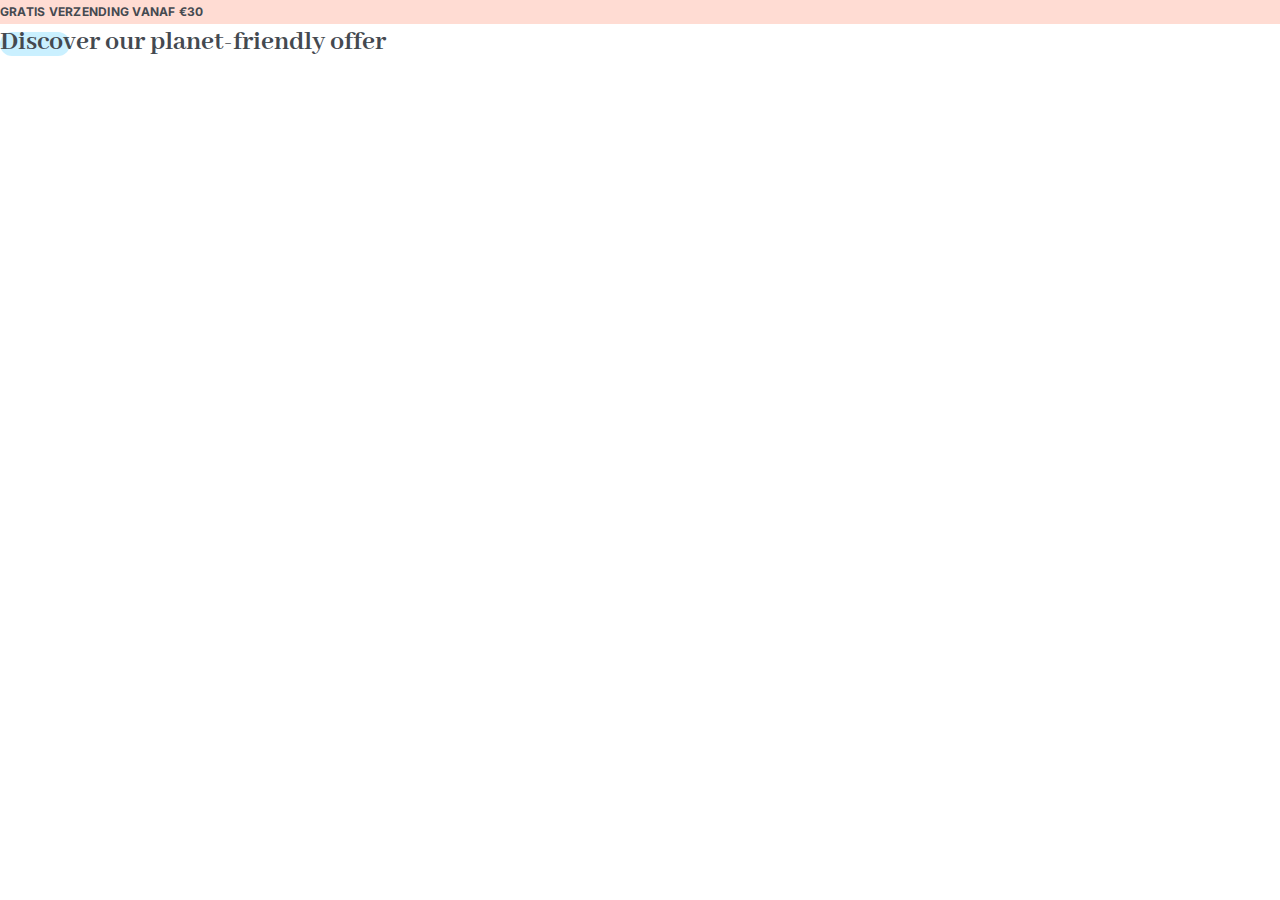
==== index.html @ 6aa48692 "MainCommit" ====
<!DOCTYPE html>
<html lang="en">
<head>
    <meta charset="UTF-8">
    <meta http-equiv="X-UA-Compatible" content="IE=edge">
    <meta name="viewport" content="width=device-width, initial-scale=1.0">
    <title>GradiWeb</title>
    <link rel="stylesheet" href="styles.css">

</head>
<body>
    <header class="HeaderContainer">
        <span>
            Gratis verzending vanaf €30
        </span>
    </header>
    <section>
        <h1 class="TituloWeb">
            Discover our
            planet-friendly offer
        <h1/>
    </section>
    <footer>

    </footer>
</body>
</html>
---- styles.css ----
/* Font Import */

@import url('https://fonts.googleapis.com/css2?family=Abhaya+Libre:wght@400;500;600;700;800&family=Inter:wght@100;200;300;400;500;600;700;800;900&display=swap');

*, *::before, *::after {
  box-sizing: border-box;
}

* {
  margin: 0;
  padding: 0;
  outline: 0;
  font-family: 'Abhaya Libre';
}

html, body {
  height: 100%;
}

body {
  line-height: 1.5;
  -webkit-font-smoothing: antialiased;
}

img, picture, video, canvas, svg {
  display: block;
  max-width: 100%;
}

input, button, textarea, select {
  font: inherit;
}

p, h1, h2, h3, h4, h5, h6 {
  overflow-wrap: break-word;
}

#root, #__next {
  isolation: isolate;
}

.HeaderContainer{
  background-color: #FFDCD3;
}

.HeaderContainer span{
  font-family: 'Inter';
  font-style: normal;
  font-weight: 700;
  font-size: 12px;
  line-height: 17px;
  text-align: center;
  letter-spacing: 0.02em;
  text-transform: uppercase;
  color: #444950;
}

.TituloWeb{
  font-weight: 700;
  font-size: 28px;
  line-height: 36px;
  color: #444950;
  position: relative;
  z-index: 2;
}

.TituloWeb::before{
  content: "";
  display: inline-flex;
  width: 70px;
  height: 24px;
  background-color: #CAF0FF;
  border-radius: 100px;
  position: absolute;
  top: 22%;
  z-index: -1;
}
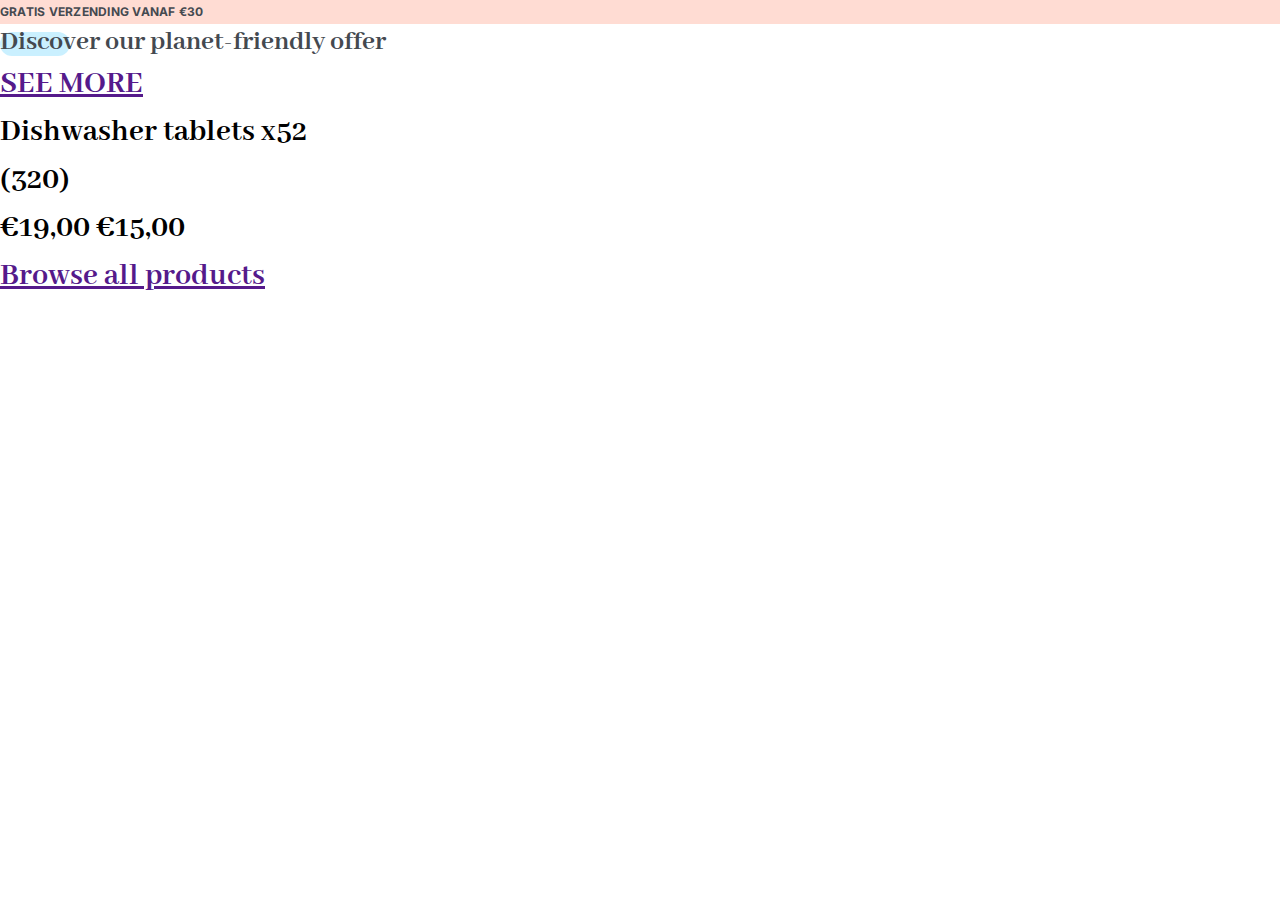
==== commit c48e490b: "Update for the html file" ====
--- a/index.html
+++ b/index.html
@@ -19,6 +19,45 @@
             Discover our
             planet-friendly offer
         <h1/>
+        <div class="arrowContainers">
+            <div class="toggleArrow">
+                <div class="leftArrow">
+                    <img src="" alt="">
+                </div>
+            </div>
+            <div class="toggleArrow">
+                <div class="rightArrow">
+                    <img src="" alt="">
+                </div>
+            </div>
+        </div>
+        <div class="cardsContainer">
+            <div class="productCard">
+                <div class="imageContainer">
+                    <div class="discountTag"></div>
+                    <a href="">SEE MORE</a>
+                </div>
+                <span class="productName">
+                    Dishwasher tablets x52 
+                </span>
+                <div class="productQuality">
+                    <div class="productStars">
+                        <img class="star" src="" alt="">
+                        <img class="star" src="" alt="">
+                        <img class="star" src="" alt="">
+                        <img class="star" src="" alt="">
+                        <img class="star" src="" alt="">
+                    </div>
+                    <span> (320)
+                    </span>
+                </div>
+                <div class="priceContainer">
+                    <span class="regularPrice">€19,00</span>
+                    <span class="discountedPrice">€15,00</span>
+                </div>
+            </div>
+        </div>
+        <a href="">Browse all products</a>
     </section>
     <footer>
 
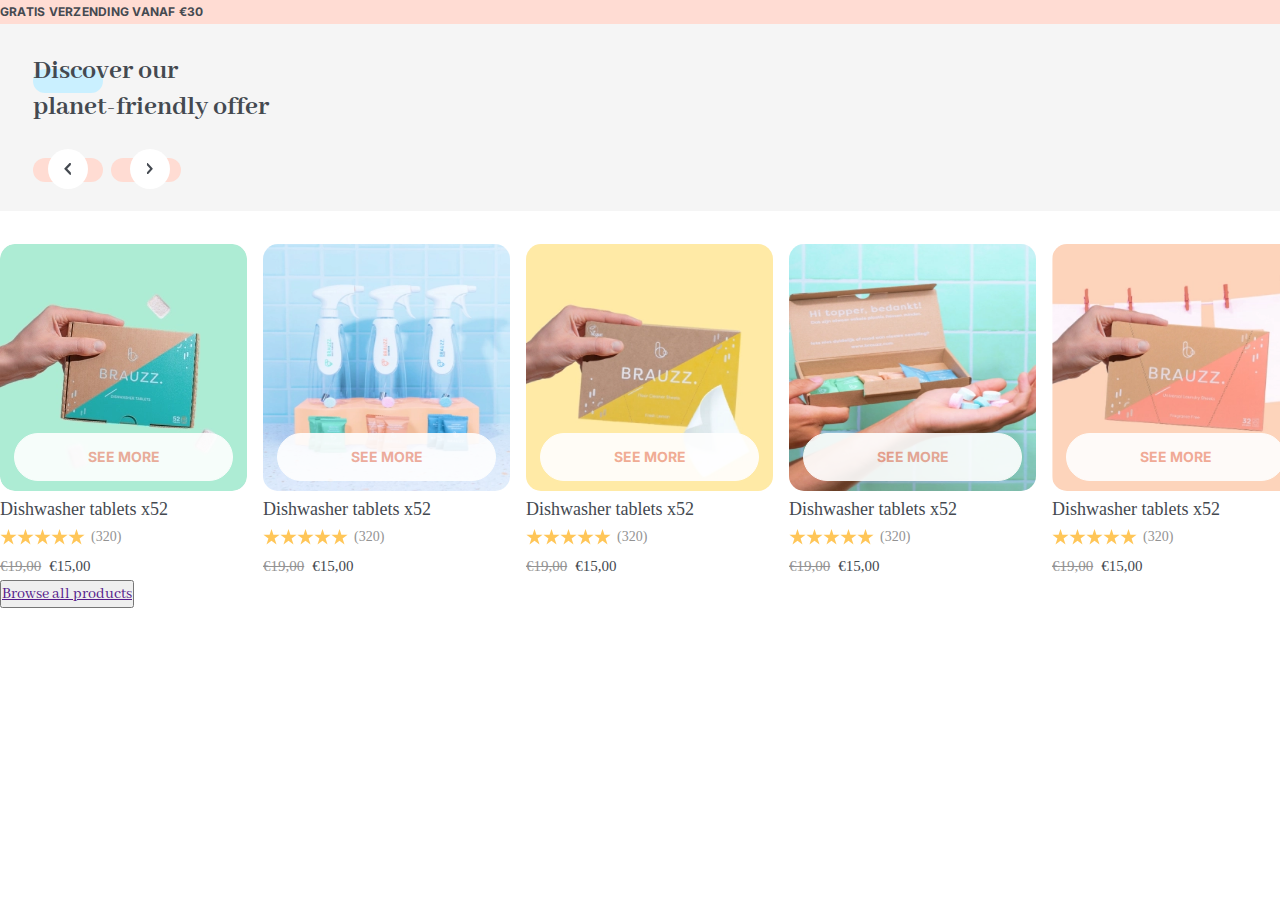
==== commit 12d7477f: "Upload of content" ====
--- a/index.html
+++ b/index.html
@@ -14,39 +14,47 @@
             Gratis verzending vanaf €30
         </span>
     </header>
-    <section>
+    <section class="contenedor_tamanio">
+        
         <h1 class="TituloWeb">
-            Discover our
+            Discover our <br>
             planet-friendly offer
         <h1/>
+
         <div class="arrowContainers">
             <div class="toggleArrow">
                 <div class="leftArrow">
-                    <img src="" alt="">
+                    <img src="img/right-arrow.svg" alt="">
                 </div>
             </div>
             <div class="toggleArrow">
                 <div class="rightArrow">
-                    <img src="" alt="">
+                    <img src="img/right-arrow.svg" alt="">
                 </div>
             </div>
         </div>
+
+    </section>
+    <section>
         <div class="cardsContainer">
+
+            <!-- first product -->
+
             <div class="productCard">
                 <div class="imageContainer">
                     <div class="discountTag"></div>
-                    <a href="">SEE MORE</a>
+                    <button class="productButton"><a href="" class="productLink">SEE MORE</a></button>
                 </div>
                 <span class="productName">
                     Dishwasher tablets x52 
                 </span>
                 <div class="productQuality">
                     <div class="productStars">
-                        <img class="star" src="" alt="">
-                        <img class="star" src="" alt="">
-                        <img class="star" src="" alt="">
-                        <img class="star" src="" alt="">
-                        <img class="star" src="" alt="">
+                        <img class="star" src="img/product-star.svg" alt="">
+                        <img class="star" src="img/product-star.svg" alt="">
+                        <img class="star" src="img/product-star.svg" alt="">
+                        <img class="star" src="img/product-star.svg" alt="">
+                        <img class="star" src="img/product-star.svg" alt="">
                     </div>
                     <span> (320)
                     </span>
@@ -56,9 +64,120 @@
                     <span class="discountedPrice">€15,00</span>
                 </div>
             </div>
+
+            <!-- second product -->
+
+            <div class="productCard">
+                <div class="imageContainer">
+                    <div class="discountTag"></div>
+                    <button class="productButton"><a href="" class="productLink">SEE MORE</a></button>
+                </div>
+                <span class="productName">
+                    Dishwasher tablets x52 
+                </span>
+                <div class="productQuality">
+                    <div class="productStars">
+                        <img class="star" src="img/product-star.svg" alt="">
+                        <img class="star" src="img/product-star.svg" alt="">
+                        <img class="star" src="img/product-star.svg" alt="">
+                        <img class="star" src="img/product-star.svg" alt="">
+                        <img class="star" src="img/product-star.svg" alt="">
+                    </div>
+                    <span> (320)
+                    </span>
+                </div>
+                <div class="priceContainer">
+                    <span class="regularPrice">€19,00</span>
+                    <span class="discountedPrice">€15,00</span>
+                </div>
+            </div>
+
+            <!-- third product -->
+
+            <div class="productCard">
+                <div class="imageContainer">
+                    <div class="discountTag"></div>
+                    <button class="productButton"><a href="" class="productLink">SEE MORE</a></button>
+                </div>
+                <span class="productName">
+                    Dishwasher tablets x52 
+                </span>
+                <div class="productQuality">
+                    <div class="productStars">
+                        <img class="star" src="img/product-star.svg" alt="">
+                        <img class="star" src="img/product-star.svg" alt="">
+                        <img class="star" src="img/product-star.svg" alt="">
+                        <img class="star" src="img/product-star.svg" alt="">
+                        <img class="star" src="img/product-star.svg" alt="">
+                    </div>
+                    <span> (320)
+                    </span>
+                </div>
+                <div class="priceContainer">
+                    <span class="regularPrice">€19,00</span>
+                    <span class="discountedPrice">€15,00</span>
+                </div>
+            </div>
+
+            <!-- fourth product -->
+
+            <div class="productCard">
+                <div class="imageContainer">
+                    <div class="discountTag"></div>
+                    <button class="productButton"><a href="" class="productLink">SEE MORE</a></button>
+                </div>
+                <span class="productName">
+                    Dishwasher tablets x52 
+                </span>
+                <div class="productQuality">
+                    <div class="productStars">
+                        <img class="star" src="img/product-star.svg" alt="">
+                        <img class="star" src="img/product-star.svg" alt="">
+                        <img class="star" src="img/product-star.svg" alt="">
+                        <img class="star" src="img/product-star.svg" alt="">
+                        <img class="star" src="img/product-star.svg" alt="">
+                    </div>
+                    <span> (320)
+                    </span>
+                </div>
+                <div class="priceContainer">
+                    <span class="regularPrice">€19,00</span>
+                    <span class="discountedPrice">€15,00</span>
+                </div>
+            </div>
+            
+            <!-- fifth product -->
+
+            <div class="productCard">
+                <div class="imageContainer">
+                    <div class="discountTag"></div>
+                    <button class="productButton"><a href="" class="productLink">SEE MORE</a></button>
+                </div>
+                <span class="productName">
+                    Dishwasher tablets x52 
+                </span>
+                <div class="productQuality">
+                    <div class="productStars">
+                        <img class="star" src="img/product-star.svg" alt="">
+                        <img class="star" src="img/product-star.svg" alt="">
+                        <img class="star" src="img/product-star.svg" alt="">
+                        <img class="star" src="img/product-star.svg" alt="">
+                        <img class="star" src="img/product-star.svg" alt="">
+                    </div>
+                    <span> (320)
+                    </span>
+                </div>
+                <div class="priceContainer">
+                    <span class="regularPrice">€19,00</span>
+                    <span class="discountedPrice">€15,00</span>
+                </div>
+            </div>
+
         </div>
-        <a href="">Browse all products</a>
+        <button><a href="">Browse all products</a></button>
     </section>
+        
+
     <footer>
 
     </footer>
--- a/styles.css
+++ b/styles.css
@@ -2,7 +2,42 @@
 
 @import url('https://fonts.googleapis.com/css2?family=Abhaya+Libre:wght@400;500;600;700;800&family=Inter:wght@100;200;300;400;500;600;700;800;900&display=swap');
 
-*, *::before, *::after {
+@font-face {
+  font-family: 'Filson Pro';
+  src: url('filsonprolight-webfont.woff') format('woff');
+  font-weight: 300;
+  font-style: normal;
+
+}
+
+@font-face {
+  font-family: 'Filson Pro';
+  src: url('filsonproregular-webfont.woff') format('woff');
+  font-weight: 400;
+  font-style: normal;
+
+}
+
+@font-face {
+  font-family: 'Filson Pro';
+  src: url('filsonpromedium-webfont.woff') format('woff');
+  font-weight: 500;
+  font-style: normal;
+
+}
+
+@font-face {
+  font-family: 'neogrotesk_probold';
+  src: url('fontspring-demo-neogroteskpro-bold-webfont.woff2') format('woff2'),
+       url('fontspring-demo-neogroteskpro-bold-webfont.woff') format('woff');
+  font-weight: 700;
+  font-style: normal;
+
+}
+
+*,
+*::before,
+*::after {
   box-sizing: border-box;
 }
 
@@ -13,7 +48,8 @@
   font-family: 'Abhaya Libre';
 }
 
-html, body {
+html,
+body {
   height: 100%;
 }
 
@@ -22,28 +58,42 @@
   -webkit-font-smoothing: antialiased;
 }
 
-img, picture, video, canvas, svg {
+img,
+picture,
+video,
+canvas,
+svg {
   display: block;
   max-width: 100%;
 }
 
-input, button, textarea, select {
+input,
+button,
+textarea,
+select {
   font: inherit;
 }
 
-p, h1, h2, h3, h4, h5, h6 {
+p,
+h1,
+h2,
+h3,
+h4,
+h5,
+h6 {
   overflow-wrap: break-word;
 }
 
-#root, #__next {
+#root,
+#__next {
   isolation: isolate;
 }
 
-.HeaderContainer{
+.HeaderContainer {
   background-color: #FFDCD3;
 }
 
-.HeaderContainer span{
+.HeaderContainer span {
   font-family: 'Inter';
   font-style: normal;
   font-weight: 700;
@@ -55,7 +105,7 @@
   color: #444950;
 }
 
-.TituloWeb{
+.TituloWeb {
   font-weight: 700;
   font-size: 28px;
   line-height: 36px;
@@ -64,7 +114,7 @@
   z-index: 2;
 }
 
-.TituloWeb::before{
+.TituloWeb::before {
   content: "";
   display: inline-flex;
   width: 70px;
@@ -74,4 +124,224 @@
   position: absolute;
   top: 22%;
   z-index: -1;
+}
+
+/* Main content styles */
+
+.contenedor_tamanio {
+  width: 100%;
+  padding: 29px 33px;
+  background-color: #F5F5F5;
+  display: flex;
+  flex-direction: column;
+  gap: 33px;
+}
+
+.arrowContainers {
+  display: flex;
+  gap: 8px;
+}
+
+.toggleArrow {
+  position: relative;
+  background-color: #FFDCD3;
+  width: 70px;
+  height: 24px;
+  border-radius: 100px;
+}
+
+.leftArrow {
+  width: 40px;
+  height: 40px;
+  background-color: white;
+  border-radius: 50%;
+  display: flex;
+  justify-content: center;
+  align-items: center;
+  position: absolute;
+  top: -38%;
+  left: 22%;
+  transition: transform .3s ease;
+}
+
+.leftArrow:hover {
+  transform: scale(1.10);
+}
+
+.rightArrow {
+  width: 40px;
+  height: 40px;
+  background-color: white;
+  border-radius: 50%;
+  display: flex;
+  justify-content: center;
+  align-items: center;
+  position: absolute;
+  top: -38%;
+  left: 27%;
+  transition: transform .3s ease;
+}
+
+.rightArrow:hover {
+  transform: scale(1.10);
+}
+
+.leftArrow img {
+  width: 20px;
+  height: 12px;
+  object-fit: contain;
+  transform: rotate(180deg);
+}
+
+/* product styles */
+
+.cardsContainer{
+  display: flex;
+  overflow-x: scroll;
+  -ms-overflow-style: none;
+  scrollbar-width: none;
+  width: 100%;
+  gap: 16px;
+  margin-top: 33px;
+}
+
+.cardsContainer::-webkit-scrollbar {
+  display: ;
+}
+
+
+.imageContainer{
+  width: 100%;
+  height: 247px;
+  background-image: url("img/carrousel-Image-6.webp");
+  background-repeat: no-repeat;
+  background-size: 100% 100%;
+  border-radius: 15px;
+  display: flex;
+  align-items: flex-end;
+  justify-content: center;
+  padding: 10px 14px;
+}
+
+.productCard:nth-child(2) .imageContainer {
+  background-image: url("img/carrousel-Image-4.webp");
+}
+
+.productCard:nth-child(3) .imageContainer {
+  background-image: url("img/carrousel-Image-3.webp");
+}
+
+.productCard:nth-child(4) .imageContainer {
+  background-image: url("img/carrousel-Image-5.webp");
+}
+
+.productCard:nth-child(5) .imageContainer {
+  background-image: url("img/carrousel-Image-1.webp");
+}
+
+.productCard{
+  width: 247px;
+  min-width: 247px;
+  display: flex;
+  flex-direction: column;
+  gap: 6px;
+}
+
+.productButton{
+  background: #FFFFFF;
+  opacity: 0.9;
+  border: 1px solid #FFFFFF;
+  border-radius: 100px;
+  width: 100%;
+  height: 48px;
+  cursor: pointer;
+  display: flex;
+  align-items: center;
+  justify-content: center;
+  transition: all .3s ease;
+}
+
+.productLink{
+  color: #EFA693;
+  font-family: 'inter';
+  font-weight: 700;
+  font-size: 14px;
+  line-height: 24px;
+  text-decoration: none;
+  text-align: center;
+  width: 100%;
+  height: 100%;
+  border-radius: 100px;
+  display: flex;
+  justify-content: center;
+  align-items: center;
+  transition: all .3s ease;
+}
+
+.productLink:hover{
+  color: #f89177;
+}
+
+.productButton:hover{
+  transform: scale(1.05);
+}
+
+
+.productName{
+  font-style: normal;
+  font-weight: 500;
+  font-size: 18px;
+  line-height: 24px;
+  color: #444950;
+  font-family: 'Filson Pro';
+}
+
+.productQuality{
+  display: flex;
+  gap: 6px;
+  align-items: center;
+}
+
+.productQuality span{
+  font-family: 'Filson Pro';
+  font-style: normal;
+  font-weight: 400;
+  font-size: 14px;
+  line-height: 20px;
+  color: #939393;
+}
+
+.productStars{
+  display: inherit;
+}
+
+.star{
+  width: 17px;
+  height: 17px;
+  object-fit: contain;
+  aspect-ratio: 1/1;
+}
+
+.priceContainer{
+  display: inherit;
+  gap: 8px;
+}
+
+.regularPrice{
+  font-family: 'Filson Pro';
+  font-weight: 350;
+  font-size: 15px;
+  line-height: 27px;
+  text-align: right;
+  text-decoration-line: line-through;
+  color: #939393;
+}
+
+.discountedPrice{
+  font-family: 'Filson Pro';
+  font-weight: 500;
+  font-size: 15px;
+  line-height: 27px;
+  text-align: right;
+  color: #444950;
 }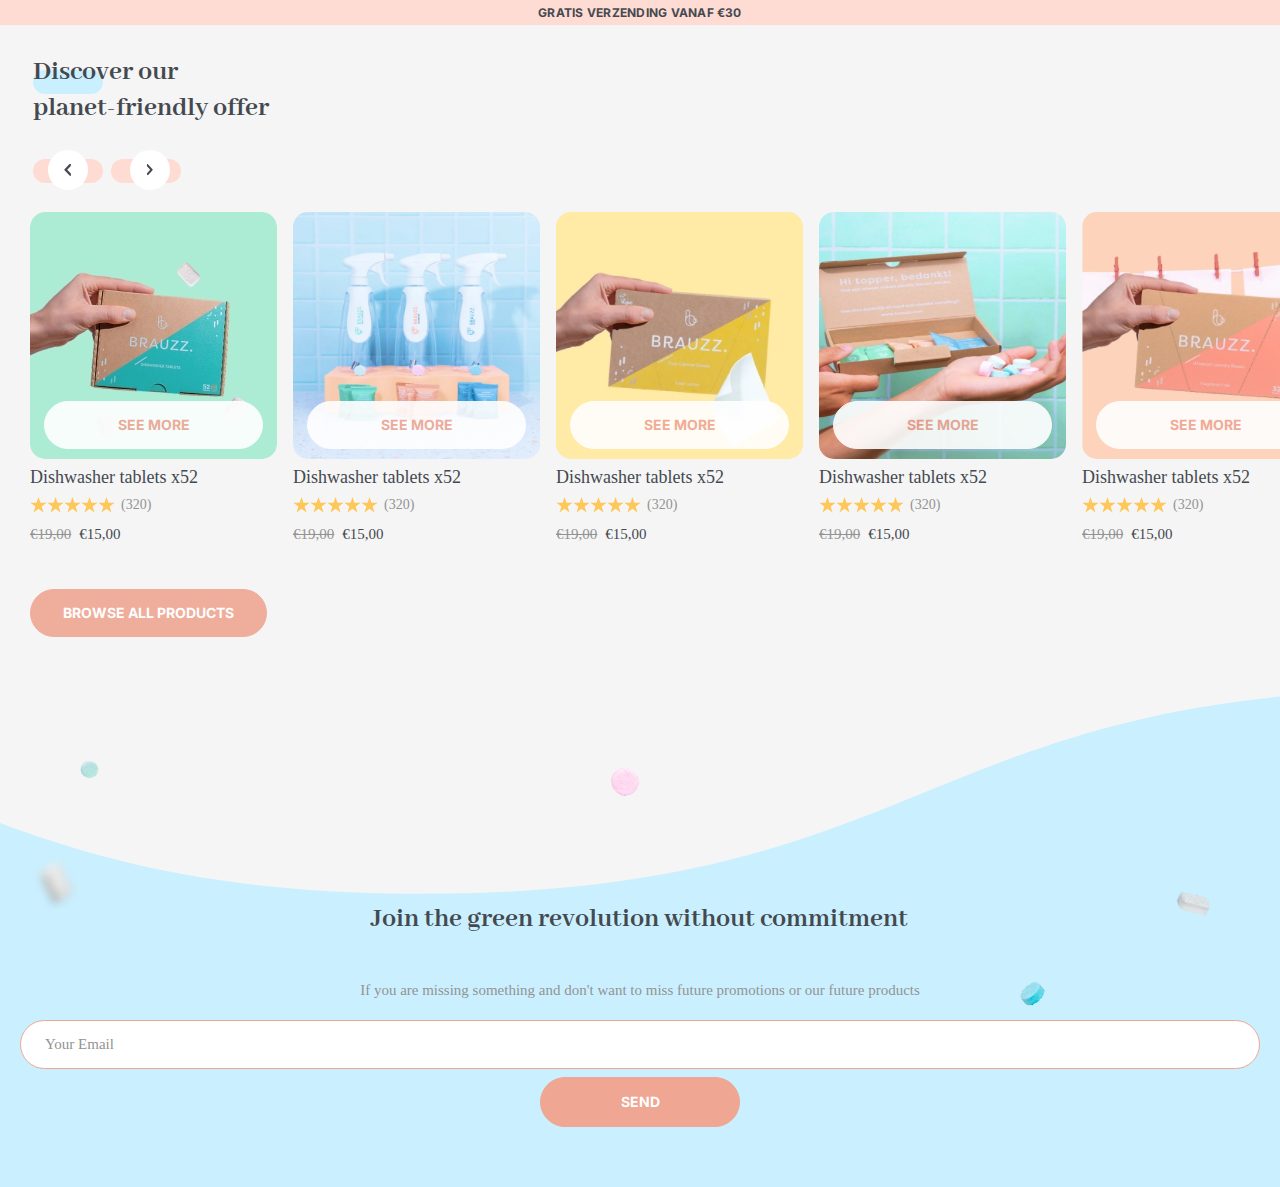
==== commit c860e22c: "Update on content and styles" ====
--- a/index.html
+++ b/index.html
@@ -6,17 +6,19 @@
     <meta name="viewport" content="width=device-width, initial-scale=1.0">
     <title>GradiWeb</title>
     <link rel="stylesheet" href="styles.css">
-
+    <script src="main.js"></script>
 </head>
 <body>
+    
     <header class="HeaderContainer">
         <span>
             Gratis verzending vanaf €30
         </span>
     </header>
+
     <section class="contenedor_tamanio">
         
-        <h1 class="TituloWeb">
+        <h1 class="Tittle">
             Discover our <br>
             planet-friendly offer
         <h1/>
@@ -35,7 +37,8 @@
         </div>
 
     </section>
-    <section>
+
+    <section class="productsContainer">
         <div class="cardsContainer">
 
             <!-- first product -->
@@ -174,12 +177,29 @@
             </div>
 
         </div>
-        <button><a href="">Browse all products</a></button>
+        <button class="browse"><a href="" class="browseLink">Browse all products</a></button>
     </section>
+    
+    <footer class="footer">
+        <div class="footerText">
+            <h3>
+                Join the green revolution without commitment
+            </h3>
+            <p>
+                If you are missing something and don't want 
+                to miss future promotions or our future products
+            </p>
+        </div>
         
-
-    <footer>
-
+        <form action="" class="newsletterForm">
+            <input type="email" name="" id="" placeholder="Your Email">
+            <input type="submit" value="SEND">
+        </form>
+        <img src="img/imagenes-footer-1.webp" alt="" class="footer_image">
+        <img src="img/imagenes-footer-2.webp" alt="" class="footer_image">
+        <img src="img/imagenes-footer-3.webp" alt="" class="footer_image">
+        <img src="img/imagenes-footer-4.webp" alt="" class="footer_image">
+        <img src="img/imagenes-footer-5.webp" alt="" class="footer_image">
     </footer>
 </body>
 </html>--- a/styles.css
+++ b/styles.css
@@ -89,8 +89,13 @@
   isolation: isolate;
 }
 
+/* Header styles */
+
 .HeaderContainer {
   background-color: #FFDCD3;
+  display: flex;
+  justify-content: center;
+  padding: 4px 0px;
 }
 
 .HeaderContainer span {
@@ -105,7 +110,11 @@
   color: #444950;
 }
 
-.TituloWeb {
+/* End Header styles */
+
+/* Main content styles */
+
+.Tittle {
   font-weight: 700;
   font-size: 28px;
   line-height: 36px;
@@ -114,7 +123,7 @@
   z-index: 2;
 }
 
-.TituloWeb::before {
+.Tittle::before {
   content: "";
   display: inline-flex;
   width: 70px;
@@ -126,8 +135,6 @@
   z-index: -1;
 }
 
-/* Main content styles */
-
 .contenedor_tamanio {
   width: 100%;
   padding: 29px 33px;
@@ -195,6 +202,14 @@
 
 /* product styles */
 
+.productsContainer{
+  display: flex;
+  flex-direction: column;
+  gap: 41px;
+  background-color: #F5F5F5;
+  padding: 0 0 50px 30px;
+}
+
 .cardsContainer{
   display: flex;
   overflow-x: scroll;
@@ -202,13 +217,11 @@
   scrollbar-width: none;
   width: 100%;
   gap: 16px;
-  margin-top: 33px;
 }
 
 .cardsContainer::-webkit-scrollbar {
-  display: ;
-}
-
+  display: none;
+}
 
 .imageContainer{
   width: 100%;
@@ -285,7 +298,6 @@
 .productButton:hover{
   transform: scale(1.05);
 }
-
 
 .productName{
   font-style: normal;
@@ -344,4 +356,196 @@
   line-height: 27px;
   text-align: right;
   color: #444950;
+}
+
+.browse{
+  background: #EFA693;
+  opacity: 0.9;
+  border: 1px solid #EFA693;
+  border-radius: 100px;
+  width: 237px;
+  height: 48px;
+  cursor: pointer;
+  display: flex;
+  align-items: center;
+  justify-content: center;
+  transition: all .3s ease;
+}
+
+.browseLink{
+  color: white;
+  font-family: 'inter';
+  font-weight: 700;
+  font-size: 14px;
+  line-height: 24px;
+  text-decoration: none;
+  text-align: center;
+  text-transform: uppercase;
+  width: 100%;
+  height: 100%;
+  border-radius: 100px;
+  display: flex;
+  justify-content: center;
+  align-items: center;
+  transition: all .3s ease;
+}
+
+.browseLink:hover{
+  color: #ffffff;
+}
+
+.browse:hover{
+  transform: scale(1.05);
+}
+
+/* end main content styles */
+
+/* Footer Styles */
+
+.footer{
+  background-image: url("img/Footer_fondo2.svg");
+  background-repeat: no-repeat;
+  background-position: 0px 0px;
+  background-size: cover;
+  background-color: #F5F5F5;
+  height: 500px;
+  display: flex;
+  flex-direction: column;
+  align-items: center;
+  justify-content: flex-end;
+  gap: 16px;
+  padding: 60px 20px;
+  position: relative;
+}
+
+.footerText{
+  display: inherit;
+  flex-direction: column;
+  gap: 40px;
+}
+
+.footer h3{
+  font-family: 'Abhaya Libre';
+  font-style: normal;
+  font-weight: 700;
+  font-size: 28px;
+  line-height: 36px;
+  text-align: center;
+  color: #444950;
+}
+
+.footer p{
+  font-family: 'Filson Pro';
+  font-style: normal;
+  font-weight: 350;
+  font-size: 15px;
+  line-height: 27px;
+  text-align: center;
+  color: #939393;
+}
+
+.newsletterForm{
+  display: inherit;
+  flex-direction: column;
+  gap: 8px;
+  width: 100%;
+  align-items: center;
+}
+
+.newsletterForm input[type="email"]{
+  background: #FFFFFF;
+  border: 1px solid #EFA693;
+  border-radius: 100px;
+  padding: 10px 24px;
+  font-family: 'Filson Pro';
+  font-style: normal;
+  font-weight: 500;
+  font-size: 15px;
+  line-height: 27px;
+  color: #444950;
+  width: 100%;
+  transition: all .3s ease;
+}
+
+.newsletterForm input[type="email"]:hover{
+  border: 1px solid #939393;
+}
+
+.newsletterForm input::placeholder{
+  font-family: 'Filson Pro';
+  font-style: normal;
+  font-weight: 500;
+  font-size: 15px;
+  line-height: 27px;
+  color: #939393;
+}
+
+.newsletterForm input[type="submit"]{
+  background: #EFA693;
+  border: 1px solid #EFA693;
+  border-radius: 100px;
+  padding: 12px 24px;
+  font-family: 'Inter';
+  font-style: normal;
+  font-weight: 700;
+  font-size: 14px;
+  line-height: 24px;
+  width: 200px;
+  color: white;
+  transition: all .3s ease;
+}
+
+.newsletterForm input[type="submit"]:hover{
+  transform: scale(1.05);
+}
+
+
+.footer_image{
+  position: absolute;
+}
+
+/* Blur Pill */
+
+.footer_image:nth-of-type(1){
+  width: 60px;
+  height: 70px;
+  top: 32%;
+  left: 2%;
+}
+
+/* Blue Pill */
+
+.footer_image:nth-of-type(2){
+  top: 58%;
+  right: 18%;
+  width: 35px;
+  height: 35px;
+}
+
+/* Gray Pill */
+
+.footer_image:nth-of-type(3){
+  top: 39%;
+  right: 5%;
+  width: 45px;
+  height: 45px;
+
+}
+
+/* Green Pill */
+
+.footer_image:nth-of-type(4){
+  top: 14%;
+  width: 25px;
+  height: 25px;
+  left: 6%;
+}
+
+/* Pink Pill */
+
+.footer_image:nth-of-type(5){
+  top: 16%;
+  right: 50%;
+  width: 30px;
+  height: 30px;
 }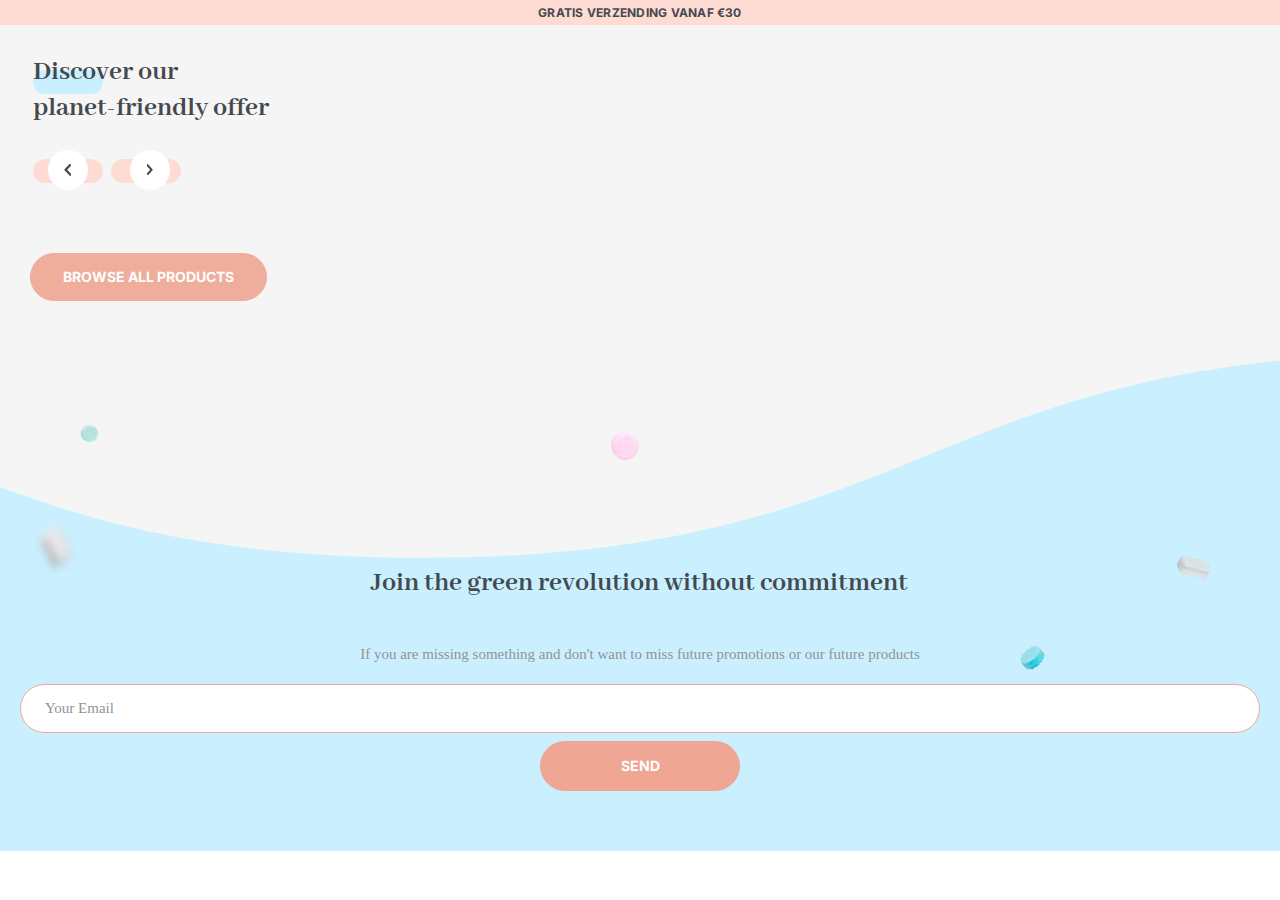
==== commit c393313c: "Updates on javascript file" ====
--- a/index.html
+++ b/index.html
@@ -9,7 +9,7 @@
     <script src="main.js"></script>
 </head>
 <body>
-    
+
     <header class="HeaderContainer">
         <span>
             Gratis verzending vanaf €30
@@ -40,142 +40,6 @@
 
     <section class="productsContainer">
         <div class="cardsContainer">
-
-            <!-- first product -->
-
-            <div class="productCard">
-                <div class="imageContainer">
-                    <div class="discountTag"></div>
-                    <button class="productButton"><a href="" class="productLink">SEE MORE</a></button>
-                </div>
-                <span class="productName">
-                    Dishwasher tablets x52 
-                </span>
-                <div class="productQuality">
-                    <div class="productStars">
-                        <img class="star" src="img/product-star.svg" alt="">
-                        <img class="star" src="img/product-star.svg" alt="">
-                        <img class="star" src="img/product-star.svg" alt="">
-                        <img class="star" src="img/product-star.svg" alt="">
-                        <img class="star" src="img/product-star.svg" alt="">
-                    </div>
-                    <span> (320)
-                    </span>
-                </div>
-                <div class="priceContainer">
-                    <span class="regularPrice">€19,00</span>
-                    <span class="discountedPrice">€15,00</span>
-                </div>
-            </div>
-
-            <!-- second product -->
-
-            <div class="productCard">
-                <div class="imageContainer">
-                    <div class="discountTag"></div>
-                    <button class="productButton"><a href="" class="productLink">SEE MORE</a></button>
-                </div>
-                <span class="productName">
-                    Dishwasher tablets x52 
-                </span>
-                <div class="productQuality">
-                    <div class="productStars">
-                        <img class="star" src="img/product-star.svg" alt="">
-                        <img class="star" src="img/product-star.svg" alt="">
-                        <img class="star" src="img/product-star.svg" alt="">
-                        <img class="star" src="img/product-star.svg" alt="">
-                        <img class="star" src="img/product-star.svg" alt="">
-                    </div>
-                    <span> (320)
-                    </span>
-                </div>
-                <div class="priceContainer">
-                    <span class="regularPrice">€19,00</span>
-                    <span class="discountedPrice">€15,00</span>
-                </div>
-            </div>
-
-            <!-- third product -->
-
-            <div class="productCard">
-                <div class="imageContainer">
-                    <div class="discountTag"></div>
-                    <button class="productButton"><a href="" class="productLink">SEE MORE</a></button>
-                </div>
-                <span class="productName">
-                    Dishwasher tablets x52 
-                </span>
-                <div class="productQuality">
-                    <div class="productStars">
-                        <img class="star" src="img/product-star.svg" alt="">
-                        <img class="star" src="img/product-star.svg" alt="">
-                        <img class="star" src="img/product-star.svg" alt="">
-                        <img class="star" src="img/product-star.svg" alt="">
-                        <img class="star" src="img/product-star.svg" alt="">
-                    </div>
-                    <span> (320)
-                    </span>
-                </div>
-                <div class="priceContainer">
-                    <span class="regularPrice">€19,00</span>
-                    <span class="discountedPrice">€15,00</span>
-                </div>
-            </div>
-
-            <!-- fourth product -->
-
-            <div class="productCard">
-                <div class="imageContainer">
-                    <div class="discountTag"></div>
-                    <button class="productButton"><a href="" class="productLink">SEE MORE</a></button>
-                </div>
-                <span class="productName">
-                    Dishwasher tablets x52 
-                </span>
-                <div class="productQuality">
-                    <div class="productStars">
-                        <img class="star" src="img/product-star.svg" alt="">
-                        <img class="star" src="img/product-star.svg" alt="">
-                        <img class="star" src="img/product-star.svg" alt="">
-                        <img class="star" src="img/product-star.svg" alt="">
-                        <img class="star" src="img/product-star.svg" alt="">
-                    </div>
-                    <span> (320)
-                    </span>
-                </div>
-                <div class="priceContainer">
-                    <span class="regularPrice">€19,00</span>
-                    <span class="discountedPrice">€15,00</span>
-                </div>
-            </div>
-            
-            <!-- fifth product -->
-
-            <div class="productCard">
-                <div class="imageContainer">
-                    <div class="discountTag"></div>
-                    <button class="productButton"><a href="" class="productLink">SEE MORE</a></button>
-                </div>
-                <span class="productName">
-                    Dishwasher tablets x52 
-                </span>
-                <div class="productQuality">
-                    <div class="productStars">
-                        <img class="star" src="img/product-star.svg" alt="">
-                        <img class="star" src="img/product-star.svg" alt="">
-                        <img class="star" src="img/product-star.svg" alt="">
-                        <img class="star" src="img/product-star.svg" alt="">
-                        <img class="star" src="img/product-star.svg" alt="">
-                    </div>
-                    <span> (320)
-                    </span>
-                </div>
-                <div class="priceContainer">
-                    <span class="regularPrice">€19,00</span>
-                    <span class="discountedPrice">€15,00</span>
-                </div>
-            </div>
-
         </div>
         <button class="browse"><a href="" class="browseLink">Browse all products</a></button>
     </section>
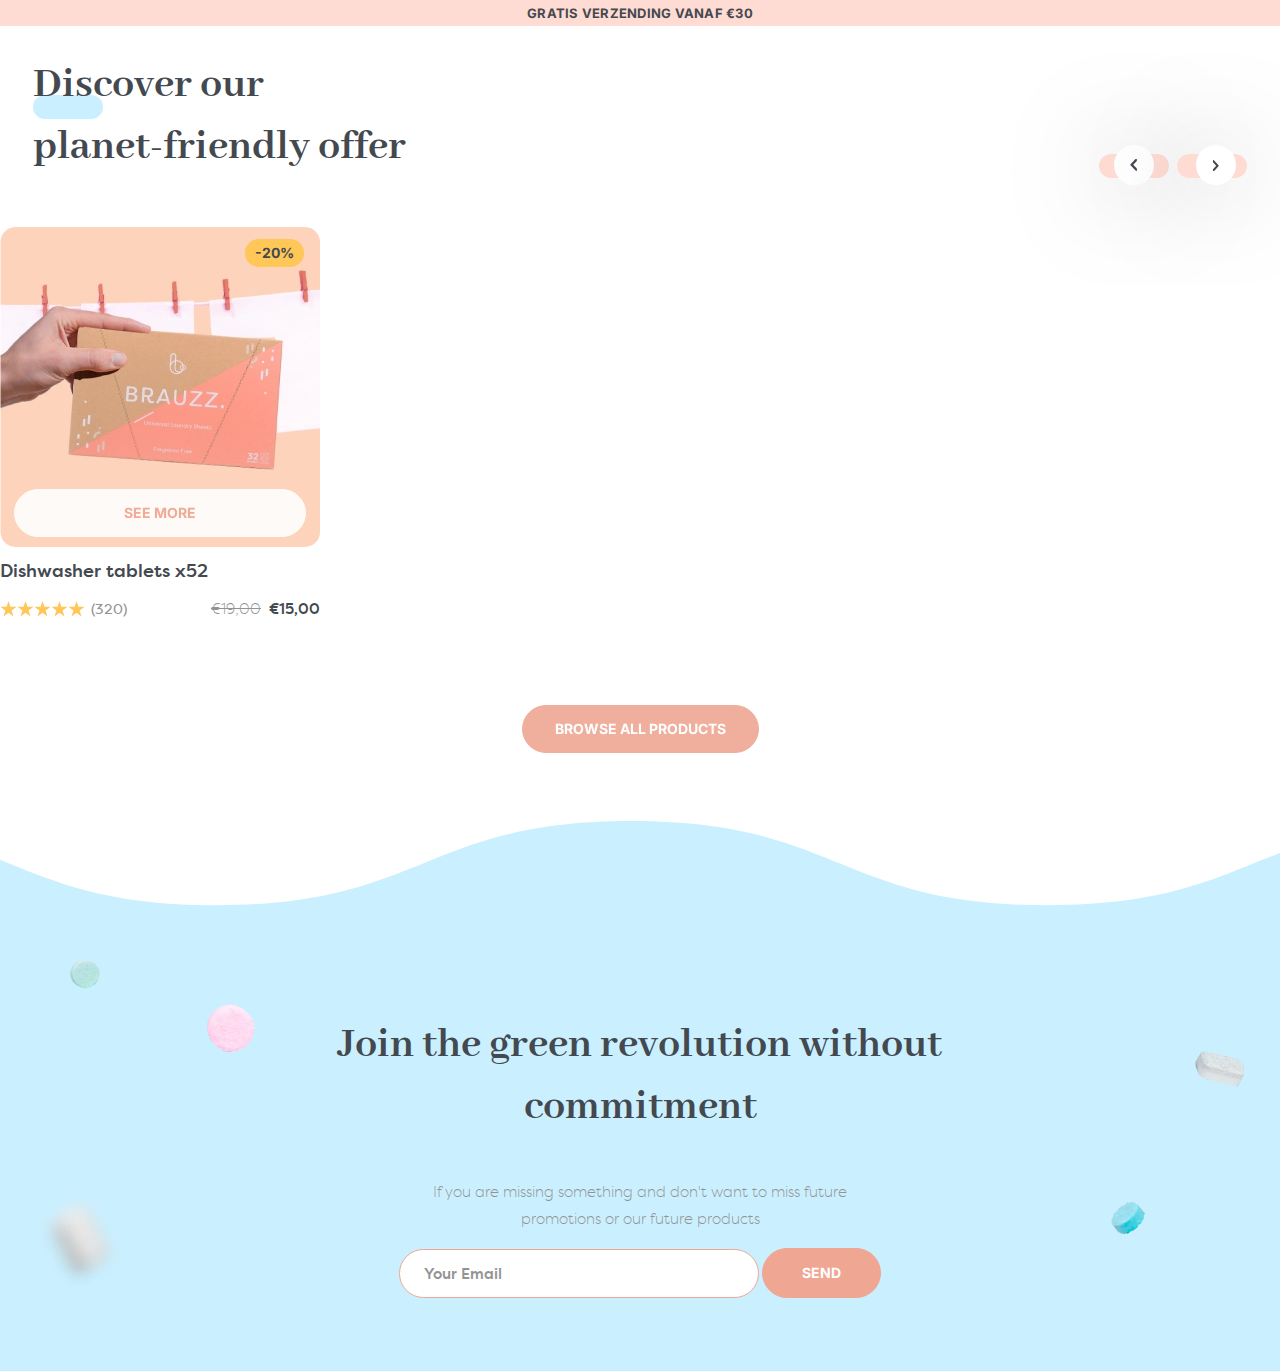
==== commit 80d9e5f6: "Change over all elements" ====
--- a/index.html
+++ b/index.html
@@ -4,7 +4,8 @@
     <meta charset="UTF-8">
     <meta http-equiv="X-UA-Compatible" content="IE=edge">
     <meta name="viewport" content="width=device-width, initial-scale=1.0">
-    <title>GradiWeb</title>
+    <title>GradiWeb Store</title>
+    <link rel="shortcut icon" href="img/faviconV2.ico" type="image/x-icon">
     <link rel="stylesheet" href="styles.css">
     <script src="main.js"></script>
 </head>
@@ -16,32 +17,55 @@
         </span>
     </header>
 
-    <section class="contenedor_tamanio">
-        
-        <h1 class="Tittle">
-            Discover our <br>
-            planet-friendly offer
-        <h1/>
-
-        <div class="arrowContainers">
-            <div class="toggleArrow">
-                <div class="leftArrow">
-                    <img src="img/right-arrow.svg" alt="">
+    <section class="titleContent">
+        <div class="contenedor_tamanio">
+            <h1 class="Tittle">
+                Discover our <br>
+                planet-friendly offer
+            <h1/>
+    
+            <div class="arrowContainers">
+                <div class="toggleArrow">
+                    <div class="leftArrow">
+                        <img src="img/right-arrow.svg" alt="">
+                    </div>
                 </div>
-            </div>
-            <div class="toggleArrow">
-                <div class="rightArrow">
-                    <img src="img/right-arrow.svg" alt="">
+                <div class="toggleArrow">
+                    <div class="rightArrow">
+                        <img src="img/right-arrow.svg" alt="">
+                    </div>
                 </div>
             </div>
         </div>
-
     </section>
 
     <section class="productsContainer">
         <div class="cardsContainer">
+            <div class="productCard">
+                <div class="imageContainer" style="background-image: url(img/carrousel-Image-1.webp)">
+                    <div class="discountTag">-20%</div>
+                    <button class="productButton"><a href="#" class="productLink">SEE MORE</a></button>
+                </div>
+                <span class="productName">Dishwasher tablets x52</span>
+                <div class="productInformation">
+                  <div class="productQuality">
+                      <div class="productStars">
+                        <img src="img/product-star.svg" alt="" class="star">
+                        <img src="img/product-star.svg" alt="" class="star">
+                        <img src="img/product-star.svg" alt="" class="star">
+                        <img src="img/product-star.svg" alt="" class="star">
+                        <img src="img/product-star.svg" alt="" class="star">
+                      </div>
+                      <span>(320)</span>
+                  </div>
+                  <div class="priceContainer">
+                      <span class="regularPrice">€19,00</span>
+                      <span class="discountedPrice">€15,00</span>
+                  </div>
+                </div>
+            </div>
         </div>
-        <button class="browse"><a href="" class="browseLink">Browse all products</a></button>
+        <button class="browse"><a href="#" class="browseLink">Browse all products</a></button>
     </section>
     
     <footer class="footer">
@@ -55,10 +79,11 @@
             </p>
         </div>
         
-        <form action="" class="newsletterForm">
-            <input type="email" name="" id="" placeholder="Your Email">
-            <input type="submit" value="SEND">
+        <form name="newsletter" action="#" class="newsletterForm">
+            <input type="email" name="emailInput" id="emailNewsletter" placeholder="Your Email" required>
+            <input type="submit" value="SEND" onclick="validateEmail()">
         </form>
+
         <img src="img/imagenes-footer-1.webp" alt="" class="footer_image">
         <img src="img/imagenes-footer-2.webp" alt="" class="footer_image">
         <img src="img/imagenes-footer-3.webp" alt="" class="footer_image">
--- a/styles.css
+++ b/styles.css
@@ -4,7 +4,7 @@
 
 @font-face {
   font-family: 'Filson Pro';
-  src: url('filsonprolight-webfont.woff') format('woff');
+  src: url('font/FilsonPro/filsonprolight-webfont.woff') format('woff');
   font-weight: 300;
   font-style: normal;
 
@@ -12,7 +12,7 @@
 
 @font-face {
   font-family: 'Filson Pro';
-  src: url('filsonproregular-webfont.woff') format('woff');
+  src: url('font/FilsonPro/filsonproregular-webfont.woff') format('woff');
   font-weight: 400;
   font-style: normal;
 
@@ -20,7 +20,7 @@
 
 @font-face {
   font-family: 'Filson Pro';
-  src: url('filsonpromedium-webfont.woff') format('woff');
+  src: url('font/FilsonPro/filsonpromedium-webfont.woff') format('woff');
   font-weight: 500;
   font-style: normal;
 
@@ -46,6 +46,13 @@
   padding: 0;
   outline: 0;
   font-family: 'Abhaya Libre';
+  --store-White-color: #FFFFFF;
+  --store-Pink-color: #FFDCD3;
+  --store-Black-color: #444950;
+  --store-Blue-color: #CAF0FF;
+  --store-Yellow-color: #FFC658;
+  --store-Pink2-color: #EFA693;
+  --store-Gray-color: #939393;
 }
 
 html,
@@ -92,7 +99,7 @@
 /* Header styles */
 
 .HeaderContainer {
-  background-color: #FFDCD3;
+  background-color: var(--store-Pink-color);
   display: flex;
   justify-content: center;
   padding: 4px 0px;
@@ -107,7 +114,7 @@
   text-align: center;
   letter-spacing: 0.02em;
   text-transform: uppercase;
-  color: #444950;
+  color: var(--store-Black-color);
 }
 
 /* End Header styles */
@@ -118,7 +125,7 @@
   font-weight: 700;
   font-size: 28px;
   line-height: 36px;
-  color: #444950;
+  color: var(--store-Black-color);
   position: relative;
   z-index: 2;
 }
@@ -128,17 +135,23 @@
   display: inline-flex;
   width: 70px;
   height: 24px;
-  background-color: #CAF0FF;
+  background-color: var(--store-Blue-color);
   border-radius: 100px;
   position: absolute;
   top: 22%;
   z-index: -1;
 }
 
-.contenedor_tamanio {
+.titleContent{
+  background-color: var(--store-White-color);
+  display: flex;
+  align-items: center;
+  justify-content: center;
+}
+
+.contenedor_tamanio{
   width: 100%;
   padding: 29px 33px;
-  background-color: #F5F5F5;
   display: flex;
   flex-direction: column;
   gap: 33px;
@@ -151,16 +164,17 @@
 
 .toggleArrow {
   position: relative;
-  background-color: #FFDCD3;
+  background-color: var(--store-Pink-color);
   width: 70px;
   height: 24px;
   border-radius: 100px;
+  filter: drop-shadow(0px 4px 50px rgba(0, 0, 0, 0.25));
 }
 
 .leftArrow {
   width: 40px;
   height: 40px;
-  background-color: white;
+  background-color: var(--store-White-color);
   border-radius: 50%;
   display: flex;
   justify-content: center;
@@ -168,6 +182,7 @@
   position: absolute;
   top: -38%;
   left: 22%;
+  cursor: pointer;
   transition: transform .3s ease;
 }
 
@@ -178,7 +193,7 @@
 .rightArrow {
   width: 40px;
   height: 40px;
-  background-color: white;
+  background-color: var(--store-White-color);
   border-radius: 50%;
   display: flex;
   justify-content: center;
@@ -186,6 +201,7 @@
   position: absolute;
   top: -38%;
   left: 27%;
+  cursor: pointer;
   transition: transform .3s ease;
 }
 
@@ -205,8 +221,9 @@
 .productsContainer{
   display: flex;
   flex-direction: column;
+  align-items: center;
   gap: 41px;
-  background-color: #F5F5F5;
+  background-color: var(--store-White-color);
   padding: 0 0 50px 30px;
 }
 
@@ -217,6 +234,14 @@
   scrollbar-width: none;
   width: 100%;
   gap: 16px;
+  cursor: pointer;
+  transition: all .3s ease;
+}
+
+.cardsContainer.active {
+  cursor: grabbing;
+  cursor: -webkit-grabbing;
+  transform: scale(1.01);
 }
 
 .cardsContainer::-webkit-scrollbar {
@@ -226,7 +251,6 @@
 .imageContainer{
   width: 100%;
   height: 247px;
-  background-image: url("img/carrousel-Image-6.webp");
   background-repeat: no-repeat;
   background-size: 100% 100%;
   border-radius: 15px;
@@ -234,22 +258,7 @@
   align-items: flex-end;
   justify-content: center;
   padding: 10px 14px;
-}
-
-.productCard:nth-child(2) .imageContainer {
-  background-image: url("img/carrousel-Image-4.webp");
-}
-
-.productCard:nth-child(3) .imageContainer {
-  background-image: url("img/carrousel-Image-3.webp");
-}
-
-.productCard:nth-child(4) .imageContainer {
-  background-image: url("img/carrousel-Image-5.webp");
-}
-
-.productCard:nth-child(5) .imageContainer {
-  background-image: url("img/carrousel-Image-1.webp");
+  border: none;
 }
 
 .productCard{
@@ -258,12 +267,38 @@
   display: flex;
   flex-direction: column;
   gap: 6px;
+  position: relative;
+}
+
+.productInformation{
+  display: flex;
+  flex-direction: column;
+  gap: 6px;
+}
+
+.discountTag{
+  font-family: Inter;
+  background-color: var(--store-Yellow-color);
+  font-weight: 700;
+  font-size: 14px;
+  line-height: 20px;
+  text-align: center;
+  color: #444950;
+  border-radius: 100px;
+  width: 59px;
+  height: 28px;
+  display: flex;
+  align-items: center;
+  justify-content: center;
+  position: absolute;
+  top: 3%;
+  right: 5%;
 }
 
 .productButton{
-  background: #FFFFFF;
+  background: var(--store-White-color);
   opacity: 0.9;
-  border: 1px solid #FFFFFF;
+  border: 1px solid var(--store-White-color);
   border-radius: 100px;
   width: 100%;
   height: 48px;
@@ -275,7 +310,7 @@
 }
 
 .productLink{
-  color: #EFA693;
+  color: var(--store-Pink2-color);
   font-family: 'inter';
   font-weight: 700;
   font-size: 14px;
@@ -304,7 +339,7 @@
   font-weight: 500;
   font-size: 18px;
   line-height: 24px;
-  color: #444950;
+  color: var(--store-Black-color);
   font-family: 'Filson Pro';
 }
 
@@ -320,7 +355,7 @@
   font-weight: 400;
   font-size: 14px;
   line-height: 20px;
-  color: #939393;
+  color: var(--store-Gray-color);
 }
 
 .productStars{
@@ -346,7 +381,7 @@
   line-height: 27px;
   text-align: right;
   text-decoration-line: line-through;
-  color: #939393;
+  color: var(--store-Gray-color);
 }
 
 .discountedPrice{
@@ -355,13 +390,13 @@
   font-size: 15px;
   line-height: 27px;
   text-align: right;
-  color: #444950;
+  color: var(--store-Black-color);
 }
 
 .browse{
-  background: #EFA693;
+  background: var(--store-Pink2-color);
   opacity: 0.9;
-  border: 1px solid #EFA693;
+  border: 1px solid var(--store-Pink2-color);
   border-radius: 100px;
   width: 237px;
   height: 48px;
@@ -370,10 +405,11 @@
   align-items: center;
   justify-content: center;
   transition: all .3s ease;
+  margin-left: -30px;
 }
 
 .browseLink{
-  color: white;
+  color: var(--store-White-color);
   font-family: 'inter';
   font-weight: 700;
   font-size: 14px;
@@ -391,7 +427,7 @@
 }
 
 .browseLink:hover{
-  color: #ffffff;
+  color: var(--store-White-color);
 }
 
 .browse:hover{
@@ -407,7 +443,7 @@
   background-repeat: no-repeat;
   background-position: 0px 0px;
   background-size: cover;
-  background-color: #F5F5F5;
+  background-color: var(--store-White-color);
   height: 500px;
   display: flex;
   flex-direction: column;
@@ -422,6 +458,8 @@
   display: inherit;
   flex-direction: column;
   gap: 40px;
+  align-items: center;
+  max-width: 757px;
 }
 
 .footer h3{
@@ -431,7 +469,7 @@
   font-size: 28px;
   line-height: 36px;
   text-align: center;
-  color: #444950;
+  color: var(--store-Black-color);
 }
 
 .footer p{
@@ -441,20 +479,22 @@
   font-size: 15px;
   line-height: 27px;
   text-align: center;
-  color: #939393;
+  color: var(--store-Gray-color);
+  max-width: 440px;
 }
 
 .newsletterForm{
   display: inherit;
   flex-direction: column;
   gap: 8px;
+  max-width: 360px;
   width: 100%;
   align-items: center;
 }
 
 .newsletterForm input[type="email"]{
-  background: #FFFFFF;
-  border: 1px solid #EFA693;
+  background: var(--store-White-color);
+  border: 1px solid var(--store-Pink2-color);
   border-radius: 100px;
   padding: 10px 24px;
   font-family: 'Filson Pro';
@@ -468,7 +508,7 @@
 }
 
 .newsletterForm input[type="email"]:hover{
-  border: 1px solid #939393;
+  border: 1px solid var(--store-Gray-color);
 }
 
 .newsletterForm input::placeholder{
@@ -477,12 +517,12 @@
   font-weight: 500;
   font-size: 15px;
   line-height: 27px;
-  color: #939393;
+  color: var(--store-Gray-color);
 }
 
 .newsletterForm input[type="submit"]{
-  background: #EFA693;
-  border: 1px solid #EFA693;
+  background: var(--store-Pink2-color);
+  border: 1px solid var(--store-Pink2-color);
   border-radius: 100px;
   padding: 12px 24px;
   font-family: 'Inter';
@@ -491,7 +531,7 @@
   font-size: 14px;
   line-height: 24px;
   width: 200px;
-  color: white;
+  color: var(--store-White-color);
   transition: all .3s ease;
 }
 
@@ -548,4 +588,579 @@
   right: 50%;
   width: 30px;
   height: 30px;
-}+}
+
+/* Mobile devices responsive style */ 
+
+@media screen and (min-width: 481px) and (max-width: 768px){
+  /* Header styles */
+
+  .HeaderContainer {
+    padding: 4px 0px;
+  }
+
+  .HeaderContainer span {
+    font-size: 14px;
+    line-height: 20px;
+  }
+
+  /* End Header styles */
+
+  /* Main content styles */
+
+  .Tittle {
+    font-size: 30px;
+    line-height: 38px;
+  }
+
+  .contenedor_tamanio {
+    padding: 29px 33px;
+    gap: 33px;
+  }
+
+  /* product styles */
+
+  .productsContainer{
+    gap: 41px;
+  }
+
+  .productStars{
+    display: inherit;
+  }
+
+  /* end main content styles */
+
+  /* Footer Styles */
+
+  .footer{
+    gap: 16px;
+    height: 550px;
+    padding: 60px 70px;
+  }
+
+  .footerText{
+    display: inherit;
+    flex-direction: column;
+    gap: 40px;
+  }
+
+  .footer h3{
+    font-size: 30px;
+    line-height: 38px;
+  }
+
+  .footer p{
+    font-size: 17px;
+    line-height: 29px;
+  }
+
+  .newsletterForm{
+    gap: 12px;
+  }
+
+  .newsletterForm input[type="email"]{
+    font-size: 17px;
+    line-height: 29px;
+  }
+
+  .newsletterForm input::placeholder{
+    font-size: 17px;
+    line-height: 29px;
+  }
+
+  .newsletterForm input[type="submit"]{
+    font-size: 16px;
+    line-height: 26px;
+  }
+
+  /* Blur Pill */
+
+  .footer_image:nth-of-type(1){
+    width: 62px;
+    height: 72px;
+    top: 36%;
+    left: 2%;
+  }
+
+  /* Blue Pill */
+
+  .footer_image:nth-of-type(2){
+    top: 60%;
+    right: 10%;
+  }
+
+  /* Green Pill */
+
+  .footer_image:nth-of-type(4){
+    top: 18%;
+    width: 32px;
+    height: 32px;
+  }
+
+  /* Pink Pill */
+
+  .footer_image:nth-of-type(5){
+    top: 24%;
+    width: 40px;
+    height: 40px;
+  }
+}
+
+/* Tablets and small devices style*/
+
+@media screen and (min-width: 769px) and (max-width: 1024px){
+  /* Header styles */
+
+  .HeaderContainer {
+    padding: 4px 0px;
+  }
+
+  .HeaderContainer span {
+    font-size: 14px;
+    line-height: 20px;
+  }
+
+  /* End Header styles */
+
+  /* Main content styles */
+
+  .Tittle {
+    font-size: 34px;
+    line-height: 44px;
+  }
+
+  /* end main content styles */
+
+  /* Footer Styles */
+
+  .footer{
+    background-image: url("img/Footer_fondo.svg");
+    height: 550px;
+    padding: 100px 20px;
+  }
+
+  .footerText{
+    display: inherit;
+    flex-direction: column;
+    gap: 40px;
+  }
+
+  .footer h3{
+    font-size: 33px;
+    line-height: 44px;
+  }
+
+  .newsletterForm{
+    gap: 16px;
+  }
+
+  .productsContainer{
+    padding: 0 0 30px 30px;
+  }
+
+  /* Blur Pill */
+
+  .footer_image:nth-of-type(1){
+    width: 68px;
+    height: 78px;
+    top: 65%;
+  }
+
+  /* Blue Pill */
+
+  .footer_image:nth-of-type(2){
+    top: 68%;
+    right: 10%;
+    width: 40px;
+    height: 40px;
+  }
+
+  /* Gray Pill */
+
+  .footer_image:nth-of-type(3){
+    right: 2%;
+    width: 60px;
+    height: 60px;
+
+  }
+
+  /* Green Pill */
+
+  .footer_image:nth-of-type(4){
+    top: 34%;
+    width: 37px;
+    height: 37px;
+  }
+
+  /* Pink Pill */
+
+  .footer_image:nth-of-type(5){
+    top: 22%;
+    right: 60%;
+    width: 45px;
+    height: 45px;
+  }
+}
+
+/* Small laptops styles */
+
+@media screen and (min-width: 1025px) and (max-width: 1439px){
+
+  /* Header styles */
+
+  .HeaderContainer {
+    padding: 4px 0px;
+  }
+
+  .HeaderContainer span {
+    font-size: 13px;
+    line-height: 18.2px;
+  }
+
+  /* End Header styles */
+
+  /* Main content styles */
+
+  .Tittle {
+    font-size: 44px;
+    line-height: 61.6px;
+  }
+
+  .Tittle::before {
+    top: 32%;
+  }
+
+  .contenedor_tamanio {
+    flex-direction: row;
+    justify-content: space-between;
+    align-items: flex-end;
+  }
+
+  /* product styles */
+
+  .productsContainer{
+    gap: 83px;
+    padding: 20px 0 68px 0px;
+    align-items: center;
+  }
+
+  .productInformation{
+    flex-direction: row;
+    justify-content: space-between;
+  }
+  
+  .browse{
+    margin-left: 0px;
+  }
+
+  .imageContainer{
+    width: 320px;
+    height: 320px;
+    border-radius: 15px;
+    padding: 10px 14px;
+    background-size: cover;
+  }
+
+  .productCard:nth-child(2n) .imageContainer {
+    height: 398px;
+  }
+
+  .productCard{
+    width: 320px;
+    min-width: 320px;
+    display: flex;
+    flex-direction: column;
+    gap: 12px;
+  }
+
+  .productQuality{
+    display: flex;
+    gap: 6px;
+    align-items: center;
+  }
+
+  .productStars{
+    display: inherit;
+  }
+
+  .star{
+    width: 17px;
+    height: 17px;
+    object-fit: contain;
+    aspect-ratio: 1/1;
+  }
+
+  .priceContainer{
+    display: inherit;
+    gap: 8px;
+  }
+
+  /* end main content styles */
+
+  /* Footer Styles */
+
+  .footer{
+    background-image: url("img/Footer_fondo.svg");
+    height: 550px;
+    display: flex;
+    flex-direction: column;
+    align-items: center;
+    justify-content: flex-end;
+    gap: 16px;
+    padding: 73px 0px;
+  }
+
+  .footerText{
+    flex-direction: column;
+    gap: 40px;
+    max-width: 757px;
+  }
+
+  .footer h3{
+    font-size: 44px;
+    line-height: 61.6px;
+  }
+
+  .newsletterForm{
+    display: inherit;
+    flex-direction: row;
+    gap: 3px;
+    max-width: fit-content;
+    width: 100%;
+  }
+
+  .newsletterForm input[type="email"]{
+    width: 360px;
+  }
+
+  .newsletterForm input[type="submit"]{
+    padding: 12px 24px;
+    width: 119px;
+  }
+
+  /* Blur Pill */
+
+  .footer_image:nth-of-type(1){
+    width: 108px;
+    height: 118px;
+    top: 65%;
+  }
+
+  /* Blue Pill */
+
+  .footer_image:nth-of-type(2){
+    top: 68%;
+    right: 10%;
+    width: 48px;
+    height: 48px;
+  }
+
+  /* Gray Pill */
+
+  .footer_image:nth-of-type(3){
+    right: 2%;
+    width: 68px;
+    height: 68px;
+
+  }
+
+  /* Green Pill */
+
+  .footer_image:nth-of-type(4){
+    top: 24%;
+    left: 5%;
+    width: 42px;
+    height: 42px;
+  }
+
+  /* Pink Pill */
+
+  .footer_image:nth-of-type(5){
+    top: 33%;
+    right: 80%;
+    width: 51px;
+    height: 51px;
+  }
+}
+
+/* Desktop devices */
+
+@media screen and (min-width: 1440px){
+   /* Header styles */
+
+   .HeaderContainer {
+    padding: 4px 0px;
+  }
+
+  .HeaderContainer span {
+    font-size: 13px;
+    line-height: 18.2px;
+  }
+
+  /* End Header styles */
+
+  /* Main content styles */
+
+  .Tittle {
+    font-size: 44px;
+    line-height: 61.6px;
+  }
+
+  .Tittle::before {
+    top: 32%;
+  }
+
+  .contenedor_tamanio {
+    flex-direction: row;
+    justify-content: space-between;
+    align-items: flex-end;
+    max-width: 1440px;
+    padding: 29px 220px;
+  }
+
+  /* product styles */
+
+  .productsContainer{
+    gap: 83px;
+    padding: 20px 0 68px 0px;
+    align-items: center;
+  }
+
+  .productInformation{
+    flex-direction: row;
+    justify-content: space-between;
+  }
+
+  .imageContainer{
+    width: 320px;
+    height: 320px;
+    border-radius: 15px;
+    padding: 10px 14px;
+    background-size: cover;
+  }
+
+  .productCard:nth-child(2n) .imageContainer {
+    height: 398px;
+  }
+
+  .productCard{
+    width: 320px;
+    min-width: 320px;
+    display: flex;
+    flex-direction: column;
+    gap: 12px;
+  }
+
+  .browse{
+    margin-left: 0px;
+  }
+
+  .productQuality{
+    display: flex;
+    gap: 6px;
+    align-items: center;
+  }
+
+  .productStars{
+    display: inherit;
+  }
+
+  .star{
+    width: 17px;
+    height: 17px;
+    object-fit: contain;
+    aspect-ratio: 1/1;
+  }
+
+  .priceContainer{
+    display: inherit;
+    gap: 8px;
+  }
+
+  /* end main content styles */
+
+  /* Footer Styles */
+
+  .footer{
+    background-image: url("img/Footer_fondo.svg");
+    height: 550px;
+    display: flex;
+    flex-direction: column;
+    align-items: center;
+    justify-content: flex-end;
+    gap: 16px;
+    padding: 73px 0px;
+  }
+
+  .footerText{
+    flex-direction: column;
+    gap: 40px;
+    max-width: 757px;
+  }
+
+  .footer h3{
+    font-size: 44px;
+    line-height: 61.6px;
+  }
+
+  .newsletterForm{
+    display: inherit;
+    flex-direction: row;
+    gap: 3px;
+    max-width: fit-content;
+    width: 100%;
+  }
+
+  .newsletterForm input[type="email"]{
+    width: 360px;
+  }
+
+  .newsletterForm input[type="submit"]{
+    padding: 12px 24px;
+    width: 119px;
+  }
+
+  /* Blur Pill */
+
+  .footer_image:nth-of-type(1){
+    width: 108px;
+    height: 118px;
+    top: 65%;
+  }
+
+  /* Blue Pill */
+
+  .footer_image:nth-of-type(2){
+    top: 68%;
+    right: 10%;
+    width: 48px;
+    height: 48px;
+  }
+
+  /* Gray Pill */
+
+  .footer_image:nth-of-type(3){
+    right: 2%;
+    width: 68px;
+    height: 68px;
+
+  }
+
+  /* Green Pill */
+
+  .footer_image:nth-of-type(4){
+    top: 24%;
+    left: 5%;
+    width: 42px;
+    height: 42px;
+  }
+
+  /* Pink Pill */
+
+  .footer_image:nth-of-type(5){
+    top: 33%;
+    right: 80%;
+    width: 51px;
+    height: 51px;
+  }
+}
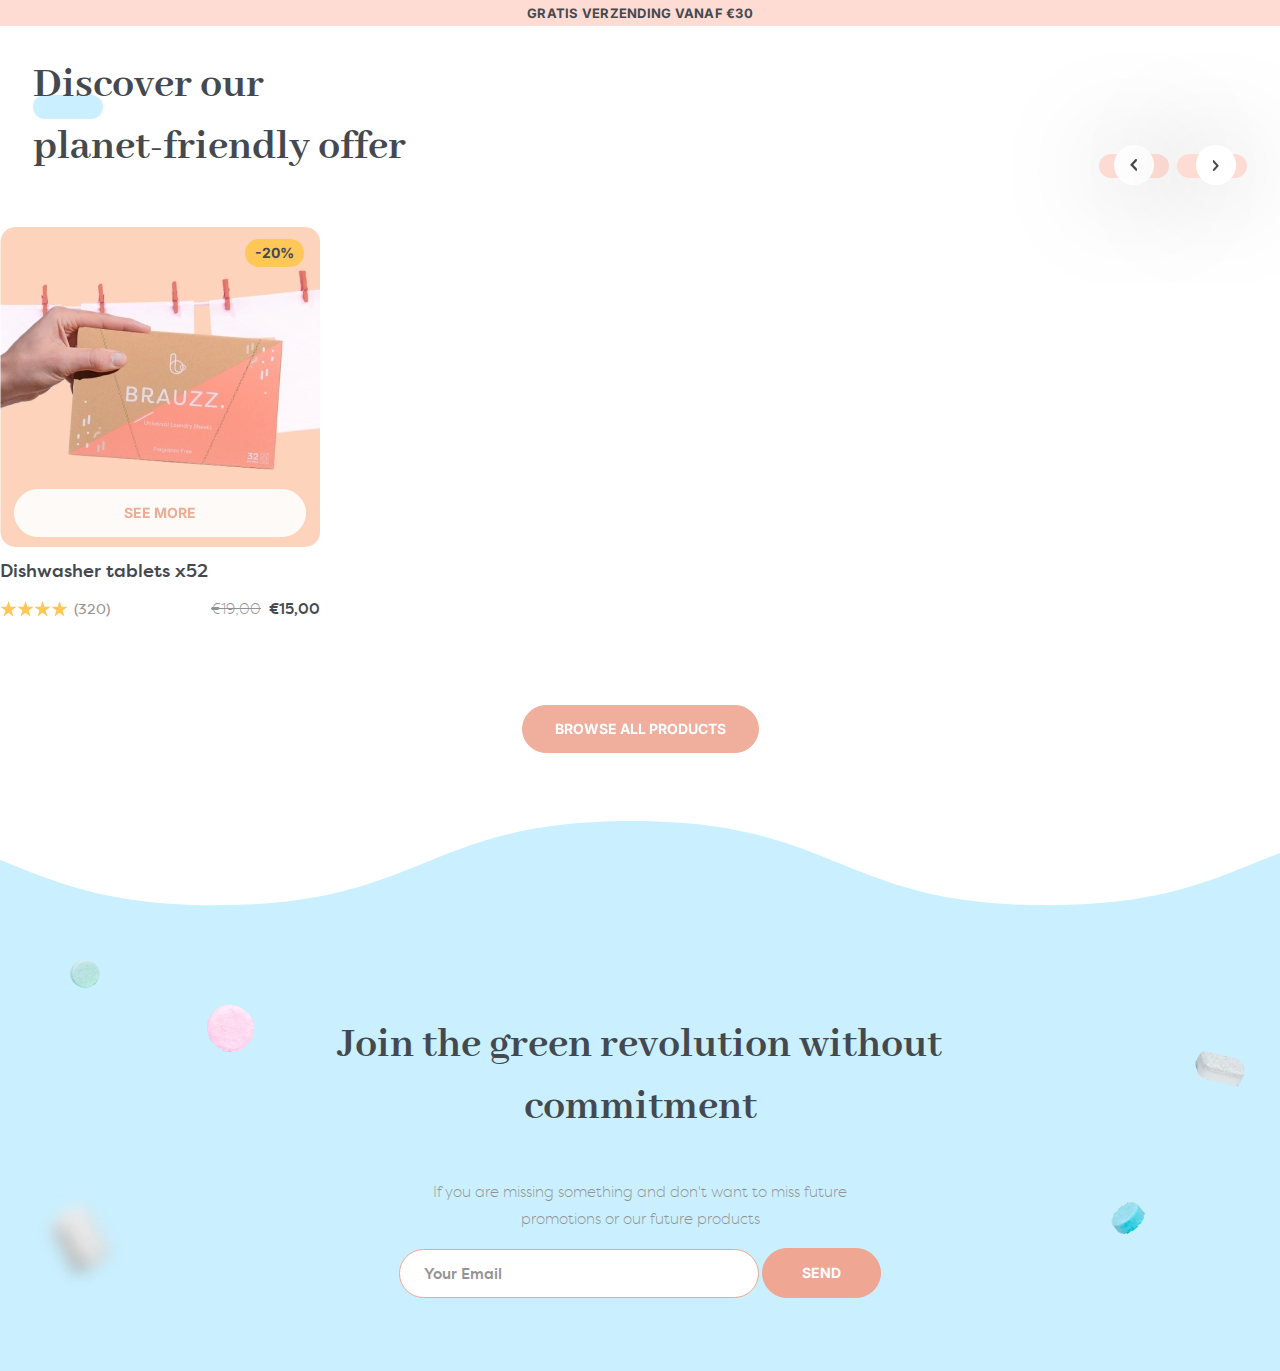
==== commit 082b1c4f: "Some comments" ====
--- a/index.html
+++ b/index.html
@@ -18,7 +18,7 @@
     </header>
 
     <section class="titleContent">
-        <div class="contenedor_tamanio">
+        <div class="sizeContent">
             <h1 class="Tittle">
                 Discover our <br>
                 planet-friendly offer
@@ -26,12 +26,12 @@
     
             <div class="arrowContainers">
                 <div class="toggleArrow">
-                    <div class="leftArrow">
+                    <div class="leftArrow" onclick="moveCards('left')">
                         <img src="img/right-arrow.svg" alt="">
                     </div>
                 </div>
                 <div class="toggleArrow">
-                    <div class="rightArrow">
+                    <div class="rightArrow" onclick="moveCards('right')">
                         <img src="img/right-arrow.svg" alt="">
                     </div>
                 </div>
@@ -50,7 +50,6 @@
                 <div class="productInformation">
                   <div class="productQuality">
                       <div class="productStars">
-                        <img src="img/product-star.svg" alt="" class="star">
                         <img src="img/product-star.svg" alt="" class="star">
                         <img src="img/product-star.svg" alt="" class="star">
                         <img src="img/product-star.svg" alt="" class="star">
--- a/styles.css
+++ b/styles.css
@@ -149,7 +149,7 @@
   justify-content: center;
 }
 
-.contenedor_tamanio{
+.sizeContent{
   width: 100%;
   padding: 29px 33px;
   display: flex;
@@ -531,6 +531,7 @@
   font-size: 14px;
   line-height: 24px;
   width: 200px;
+  cursor: pointer;
   color: var(--store-White-color);
   transition: all .3s ease;
 }
@@ -613,7 +614,7 @@
     line-height: 38px;
   }
 
-  .contenedor_tamanio {
+  .sizeContent {
     padding: 29px 33px;
     gap: 33px;
   }
@@ -830,7 +831,7 @@
     top: 32%;
   }
 
-  .contenedor_tamanio {
+  .sizeContent {
     flex-direction: row;
     justify-content: space-between;
     align-items: flex-end;
@@ -1010,7 +1011,7 @@
     top: 32%;
   }
 
-  .contenedor_tamanio {
+  .sizeContent {
     flex-direction: row;
     justify-content: space-between;
     align-items: flex-end;
